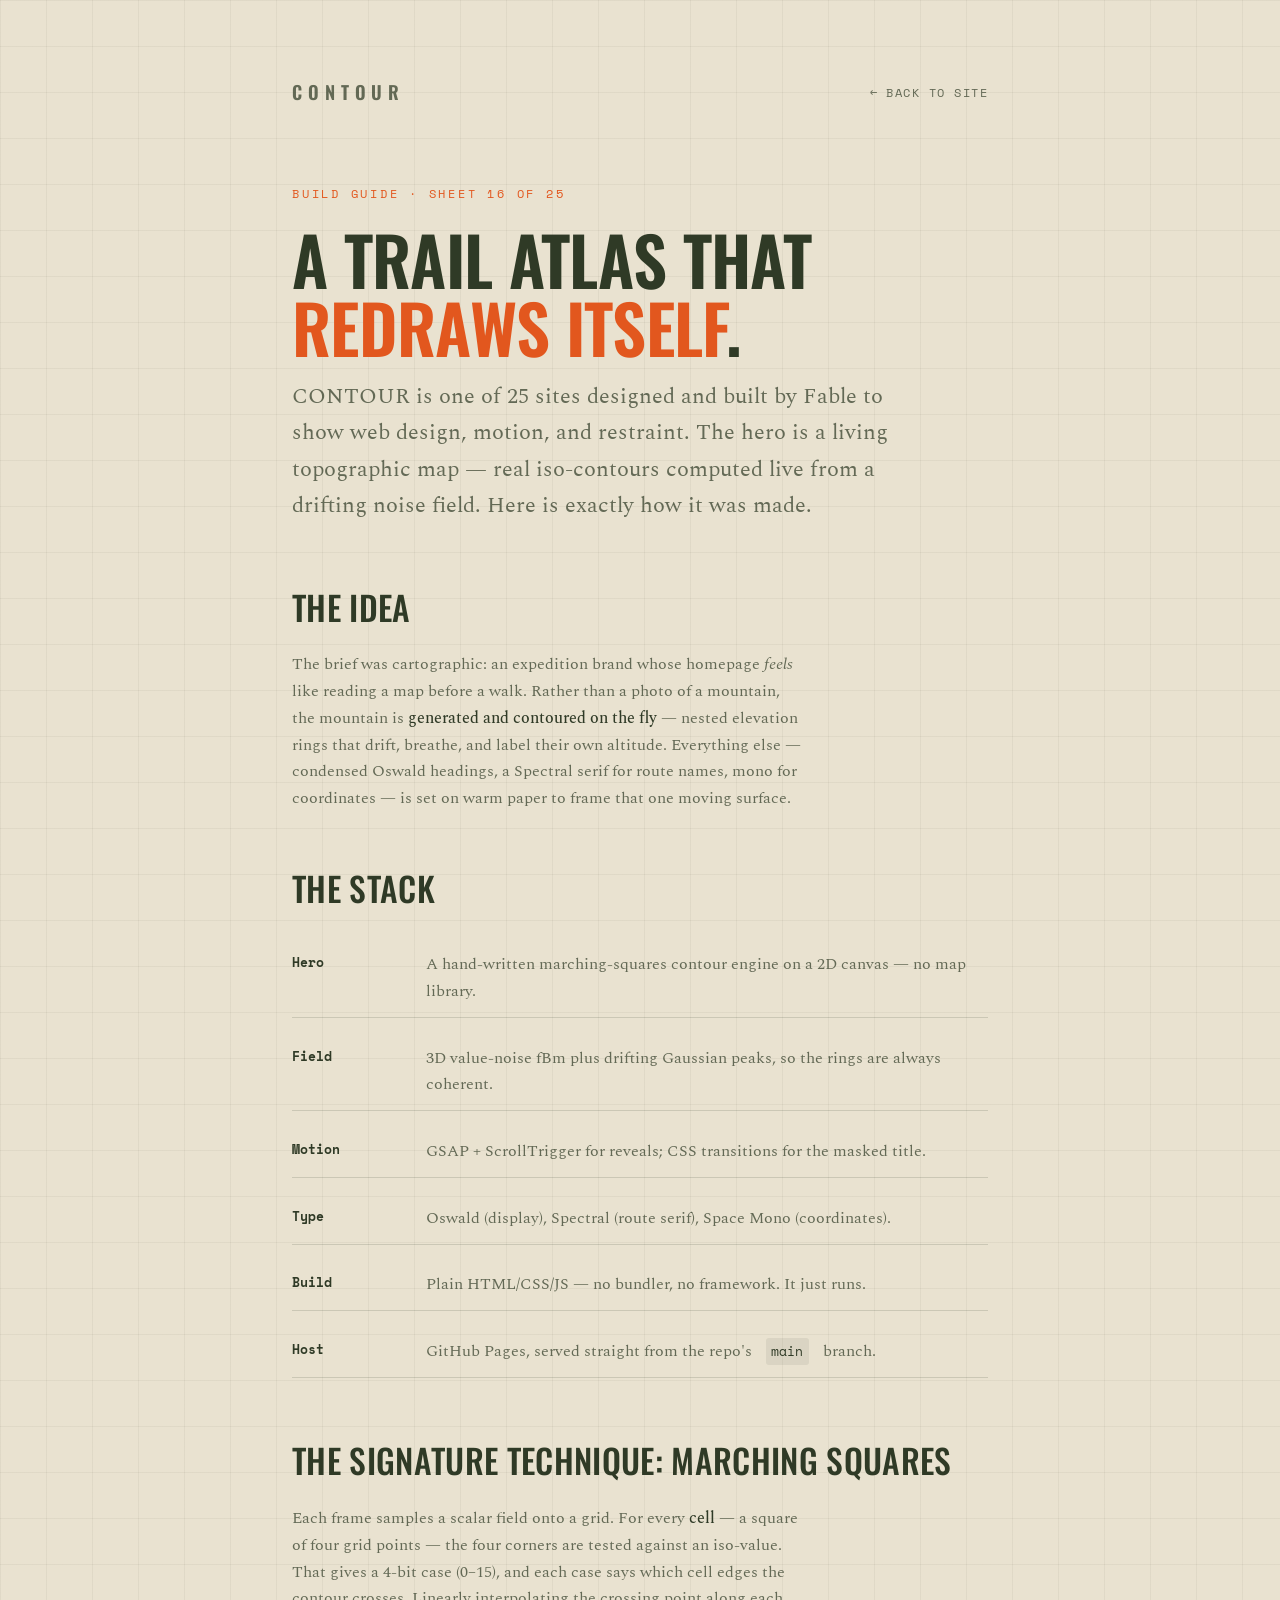
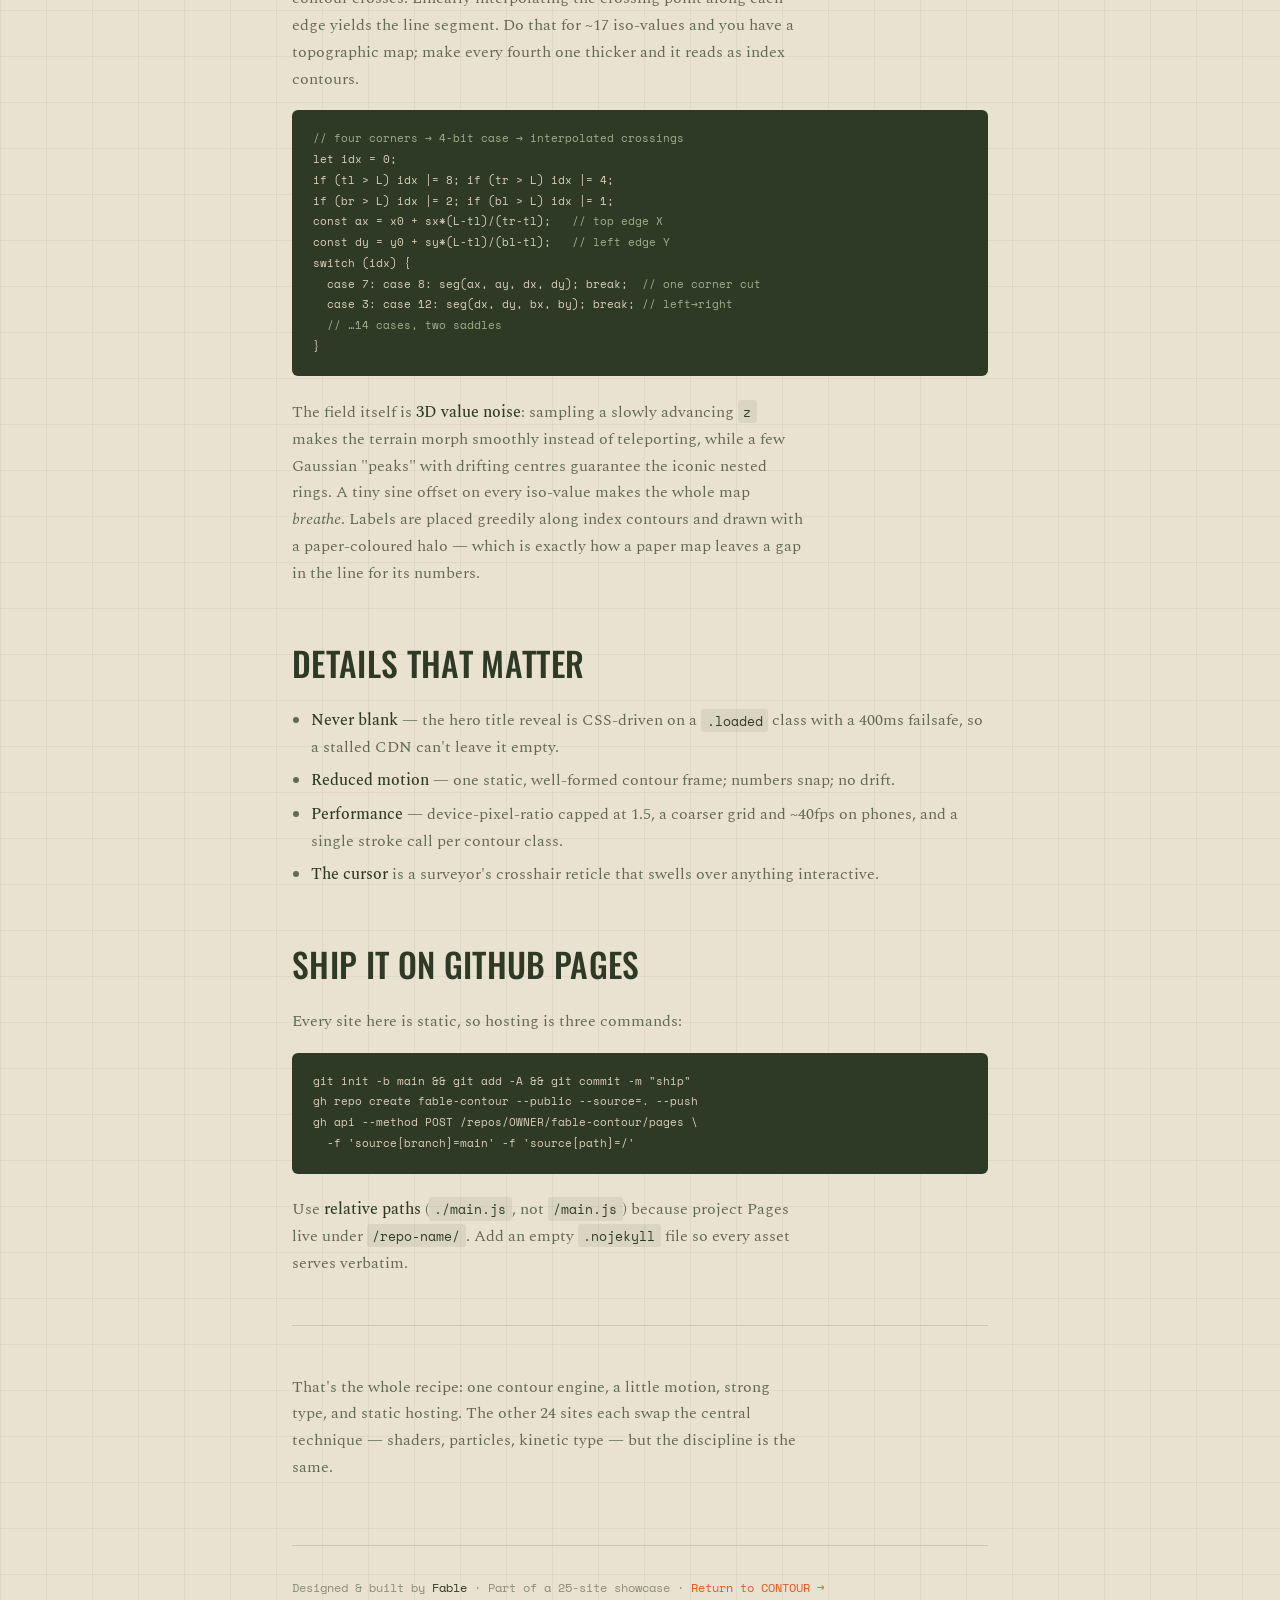
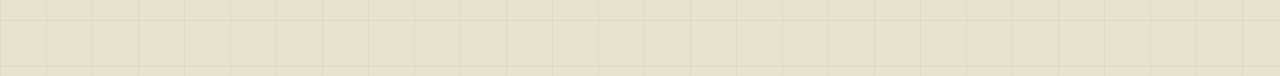
==== guide/index.html @ 6a445c8a "Ship fable-contour" ====
<!doctype html>
<html lang="en">
<head>
<meta charset="utf-8" />
<meta name="viewport" content="width=device-width, initial-scale=1" />
<title>CONTOUR — Guide · How this was built</title>
<meta name="description" content="How the CONTOUR site was built: a living topographic map drawn with a marching-squares contour engine over animated noise, GSAP motion, and GitHub Pages." />
<link rel="preconnect" href="https://fonts.googleapis.com" />
<link rel="preconnect" href="https://fonts.gstatic.com" crossorigin />
<link href="https://fonts.googleapis.com/css2?family=Oswald:wght@400;500;600&family=Spectral:ital,wght@0,400;0,500;1,400&family=Space+Mono:wght@400;700&display=swap" rel="stylesheet" />
<style>
  :root{
    --paper:#e9e2d0;--paper-2:#efe9db;--moss:#2f3a26;--bark:#5b4a33;
    --accent:#e2571e;--dim:rgba(47,58,38,.72);--faint:rgba(47,58,38,.5);
    --line:rgba(47,58,38,.16);
  }
  *{box-sizing:border-box;margin:0;padding:0}
  body{background:var(--paper);color:var(--moss);font-family:"Spectral",Georgia,serif;font-weight:400;line-height:1.68;-webkit-font-smoothing:antialiased;
    background-image:linear-gradient(rgba(47,58,38,.05) 1px,transparent 1px),linear-gradient(90deg,rgba(47,58,38,.05) 1px,transparent 1px);
    background-size:46px 46px}
  a{color:var(--accent);text-decoration:none}
  a:hover{text-decoration:underline}
  .wrap{max-width:760px;margin:0 auto;padding:clamp(28px,6vw,80px) clamp(20px,5vw,32px)}
  .top{display:flex;justify-content:space-between;align-items:center;font-family:"Space Mono",monospace;font-size:.76rem;letter-spacing:.12em;text-transform:uppercase;color:var(--faint);margin-bottom:clamp(40px,8vh,90px)}
  .top a{color:var(--dim)}
  .brand{font-family:"Oswald",sans-serif;font-size:1.15rem;font-weight:600;letter-spacing:.32em;color:var(--moss)}
  h1{font-family:"Oswald",sans-serif;font-weight:600;text-transform:uppercase;font-size:clamp(2.4rem,7vw,4.2rem);line-height:1;letter-spacing:-.01em;margin-bottom:1.2rem}
  h1 em{color:var(--accent);font-style:normal}
  .lede{font-size:clamp(1.1rem,2.2vw,1.35rem);color:var(--dim);max-width:56ch;margin-bottom:3.4rem}
  h2{font-family:"Oswald",sans-serif;font-weight:500;text-transform:uppercase;font-size:clamp(1.5rem,4vw,2.1rem);margin:3rem 0 1rem;letter-spacing:.01em}
  p{color:var(--dim);margin:0 0 1.1rem;max-width:64ch}
  .tag{display:inline-block;font-family:"Space Mono",monospace;font-size:.72rem;letter-spacing:.24em;text-transform:uppercase;color:var(--accent);margin-bottom:1.4rem}
  ul,ol{color:var(--dim);margin:0 0 1.2rem 1.2rem}
  li{margin:.4rem 0}
  strong{color:var(--moss);font-weight:500}
  code{font-family:"Space Mono",monospace;font-size:.84em;background:rgba(47,58,38,.08);padding:.12em .4em;border-radius:3px;color:var(--moss)}
  pre{background:var(--moss);border:1px solid var(--line);border-radius:6px;padding:18px 20px;overflow-x:auto;margin:0 0 1.4rem;font-size:.8rem;line-height:1.62}
  pre code{background:none;padding:0;color:#d9d0bb}
  pre code .c{color:#9db08c}
  .rule{height:1px;background:var(--line);margin:3rem 0}
  .stack{list-style:none;margin:0 0 1.2rem;padding:0;display:grid;gap:2px}
  .stack li{display:flex;gap:14px;padding:12px 0;border-bottom:1px solid var(--line)}
  .stack b{font-family:"Space Mono",monospace;color:var(--moss);font-weight:700;min-width:120px;display:inline-block;font-size:.82rem}
  footer{margin-top:4rem;padding-top:2rem;border-top:1px solid var(--line);font-family:"Space Mono",monospace;font-size:.78rem;color:var(--faint)}
</style>
</head>
<body>
<div class="wrap">
  <div class="top">
    <a class="brand" href="../">CONTOUR</a>
    <a href="../">← Back to site</a>
  </div>

  <span class="tag">Build guide · Sheet 16 of 25</span>
  <h1>A trail atlas that <em>redraws itself</em>.</h1>
  <p class="lede">CONTOUR is one of 25 sites designed and built by Fable to show web design,
    motion, and restraint. The hero is a living topographic map — real iso-contours computed
    live from a drifting noise field. Here is exactly how it was made.</p>

  <h2>The idea</h2>
  <p>The brief was cartographic: an expedition brand whose homepage <em>feels</em> like reading
    a map before a walk. Rather than a photo of a mountain, the mountain is <strong>generated and
    contoured on the fly</strong> — nested elevation rings that drift, breathe, and label their own
    altitude. Everything else — condensed Oswald headings, a Spectral serif for route names, mono
    for coordinates — is set on warm paper to frame that one moving surface.</p>

  <h2>The stack</h2>
  <ul class="stack">
    <li><b>Hero</b> A hand-written marching-squares contour engine on a 2D canvas — no map library.</li>
    <li><b>Field</b> 3D value-noise fBm plus drifting Gaussian peaks, so the rings are always coherent.</li>
    <li><b>Motion</b> GSAP + ScrollTrigger for reveals; CSS transitions for the masked title.</li>
    <li><b>Type</b> Oswald (display), Spectral (route serif), Space Mono (coordinates).</li>
    <li><b>Build</b> Plain HTML/CSS/JS — no bundler, no framework. It just runs.</li>
    <li><b>Host</b> GitHub Pages, served straight from the repo's <code>main</code> branch.</li>
  </ul>

  <h2>The signature technique: marching squares</h2>
  <p>Each frame samples a scalar field onto a grid. For every <strong>cell</strong> — a square of four
    grid points — the four corners are tested against an iso-value. That gives a 4-bit case (0–15),
    and each case says which cell edges the contour crosses. Linearly interpolating the crossing
    point along each edge yields the line segment. Do that for ~17 iso-values and you have a
    topographic map; make every fourth one thicker and it reads as index contours.</p>
  <pre><code><span class="c">// four corners → 4-bit case → interpolated crossings</span>
let idx = 0;
if (tl &gt; L) idx |= 8; if (tr &gt; L) idx |= 4;
if (br &gt; L) idx |= 2; if (bl &gt; L) idx |= 1;
const ax = x0 + sx*(L-tl)/(tr-tl);   <span class="c">// top edge X</span>
const dy = y0 + sy*(L-tl)/(bl-tl);   <span class="c">// left edge Y</span>
switch (idx) {
  case 7: case 8: seg(ax, ay, dx, dy); break;  <span class="c">// one corner cut</span>
  case 3: case 12: seg(dx, dy, bx, by); break; <span class="c">// left→right</span>
  <span class="c">// …14 cases, two saddles</span>
}</code></pre>
  <p>The field itself is <strong>3D value noise</strong>: sampling a slowly advancing <code>z</code> makes the
    terrain morph smoothly instead of teleporting, while a few Gaussian "peaks" with drifting centres
    guarantee the iconic nested rings. A tiny sine offset on every iso-value makes the whole map
    <em>breathe</em>. Labels are placed greedily along index contours and drawn with a paper-coloured
    halo — which is exactly how a paper map leaves a gap in the line for its numbers.</p>

  <h2>Details that matter</h2>
  <ul>
    <li><strong>Never blank</strong> — the hero title reveal is CSS-driven on a <code>.loaded</code> class with a 400ms failsafe, so a stalled CDN can't leave it empty.</li>
    <li><strong>Reduced motion</strong> — one static, well-formed contour frame; numbers snap; no drift.</li>
    <li><strong>Performance</strong> — device-pixel-ratio capped at 1.5, a coarser grid and ~40fps on phones, and a single stroke call per contour class.</li>
    <li><strong>The cursor</strong> is a surveyor's crosshair reticle that swells over anything interactive.</li>
  </ul>

  <h2>Ship it on GitHub Pages</h2>
  <p>Every site here is static, so hosting is three commands:</p>
  <pre><code>git init -b main &amp;&amp; git add -A &amp;&amp; git commit -m "ship"
gh repo create fable-contour --public --source=. --push
gh api --method POST /repos/OWNER/fable-contour/pages \
  -f 'source[branch]=main' -f 'source[path]=/'</code></pre>
  <p>Use <strong>relative paths</strong> (<code>./main.js</code>, not <code>/main.js</code>) because project Pages
    live under <code>/repo-name/</code>. Add an empty <code>.nojekyll</code> file so every asset serves verbatim.</p>

  <div class="rule"></div>
  <p>That's the whole recipe: one contour engine, a little motion, strong type, and static hosting.
    The other 24 sites each swap the central technique — shaders, particles, kinetic type — but the
    discipline is the same.</p>

  <footer>Designed &amp; built by <strong>Fable</strong> · Part of a 25-site showcase · <a href="../">Return to CONTOUR →</a></footer>
</div>
</body>
</html>
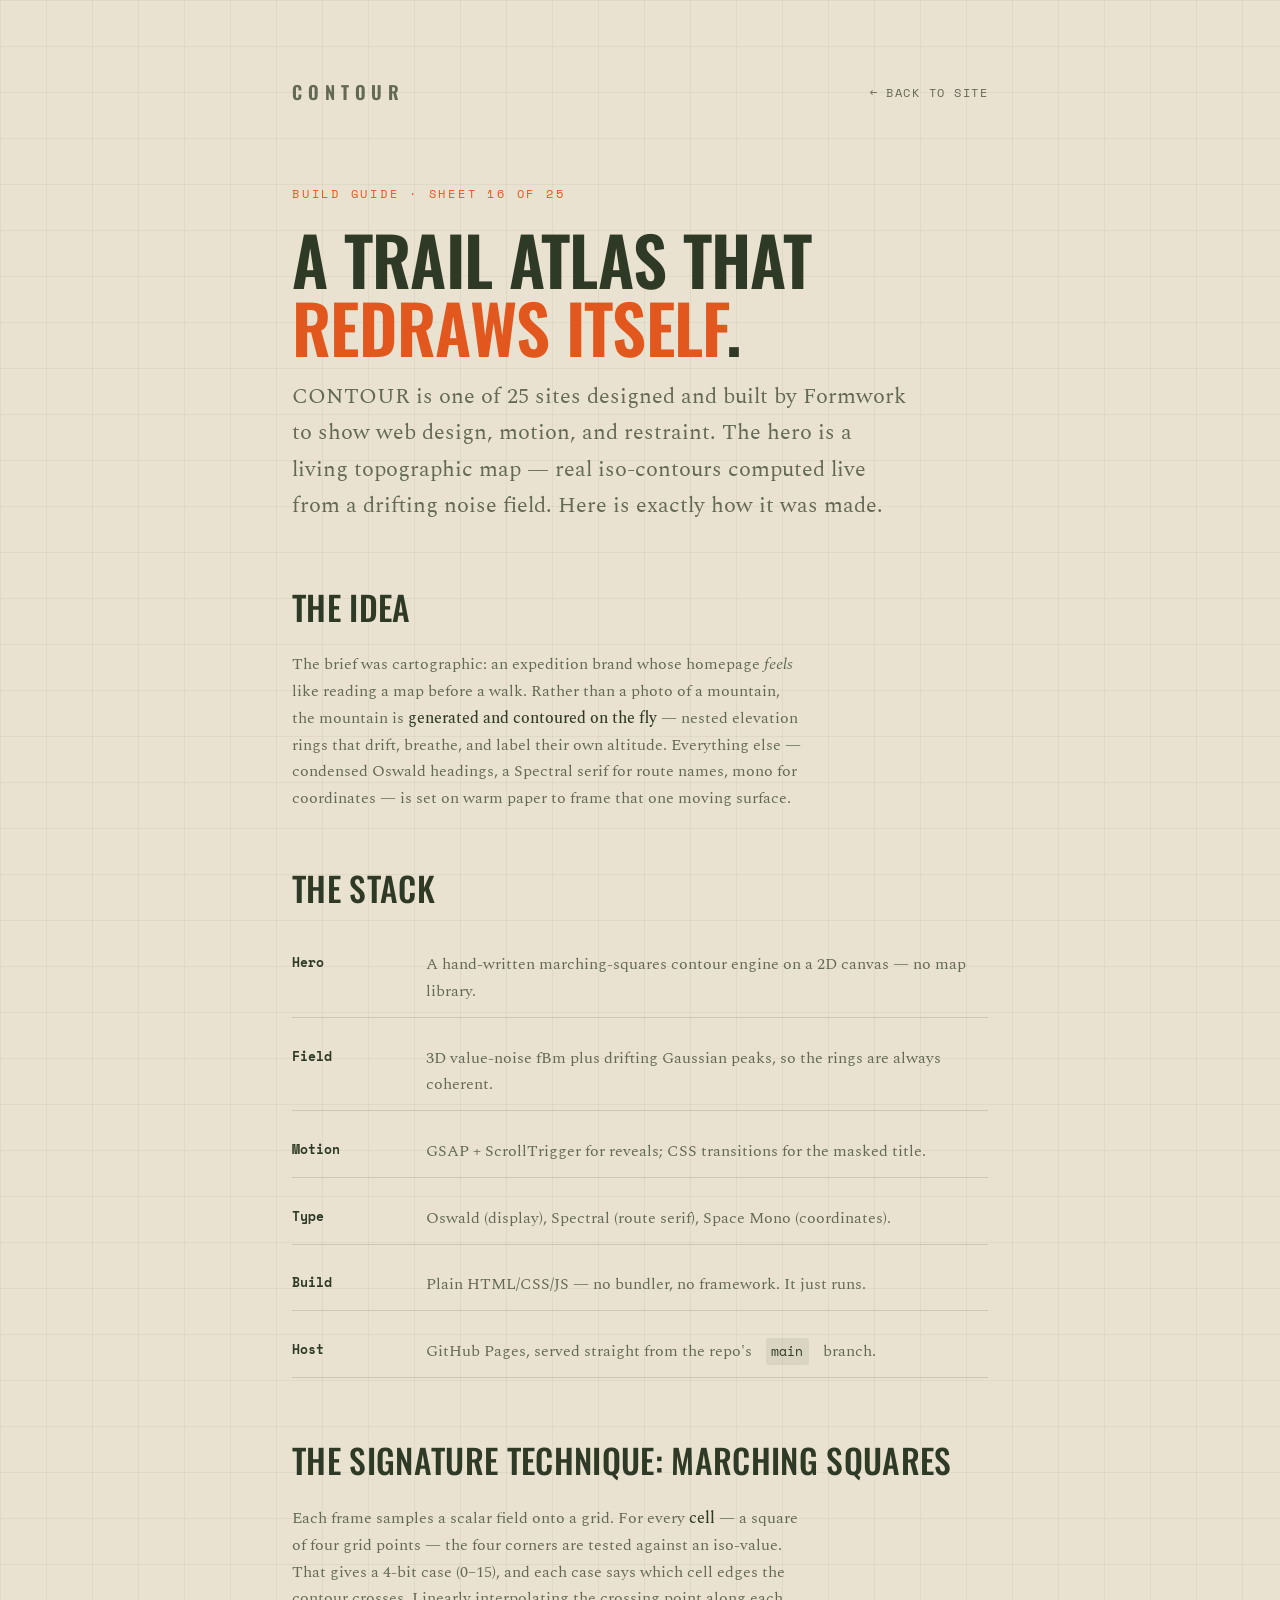
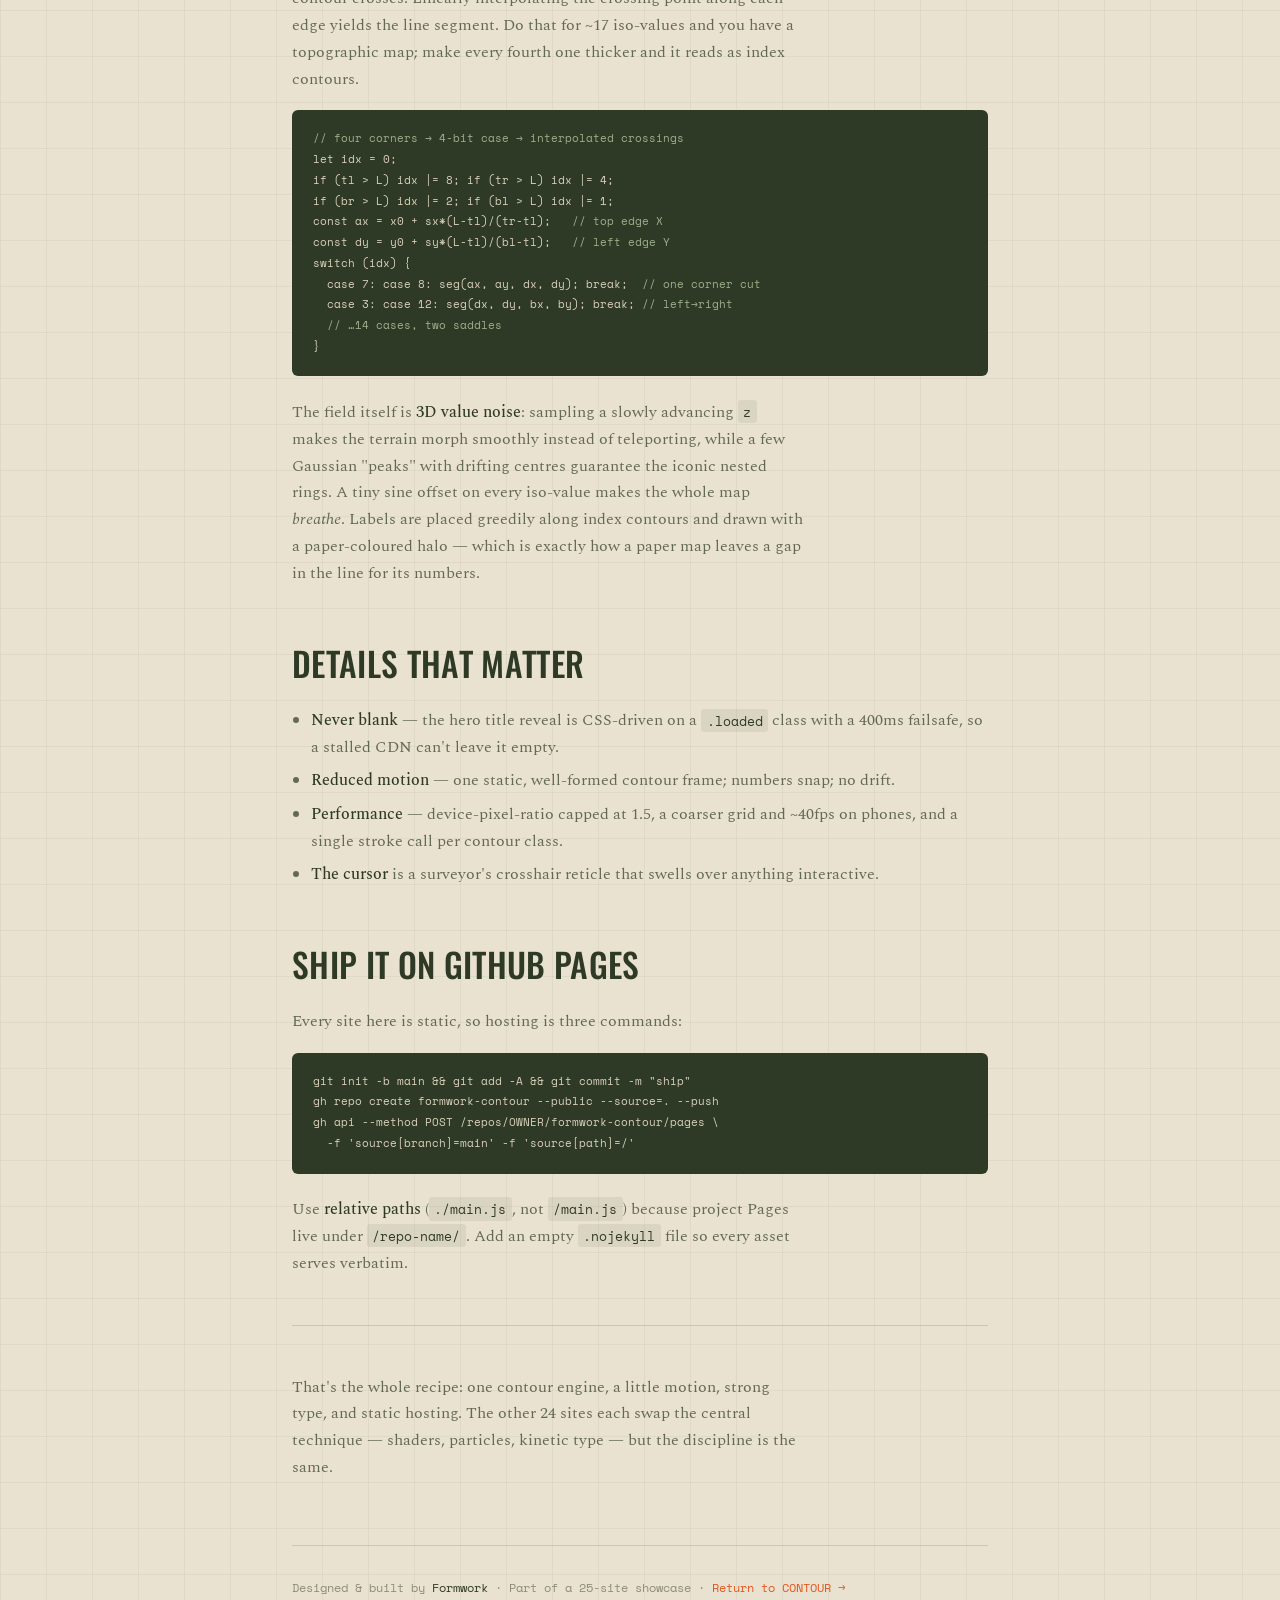
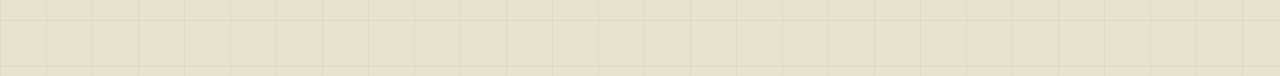
==== commit 89920bcc: "Rebrand collection to FORMWORK" ====
--- a/guide/index.html
+++ b/guide/index.html
@@ -53,7 +53,7 @@
 
   <span class="tag">Build guide · Sheet 16 of 25</span>
   <h1>A trail atlas that <em>redraws itself</em>.</h1>
-  <p class="lede">CONTOUR is one of 25 sites designed and built by Fable to show web design,
+  <p class="lede">CONTOUR is one of 25 sites designed and built by Formwork to show web design,
     motion, and restraint. The hero is a living topographic map — real iso-contours computed
     live from a drifting noise field. Here is exactly how it was made.</p>
 
@@ -108,8 +108,8 @@
   <h2>Ship it on GitHub Pages</h2>
   <p>Every site here is static, so hosting is three commands:</p>
   <pre><code>git init -b main &amp;&amp; git add -A &amp;&amp; git commit -m "ship"
-gh repo create fable-contour --public --source=. --push
-gh api --method POST /repos/OWNER/fable-contour/pages \
+gh repo create formwork-contour --public --source=. --push
+gh api --method POST /repos/OWNER/formwork-contour/pages \
   -f 'source[branch]=main' -f 'source[path]=/'</code></pre>
   <p>Use <strong>relative paths</strong> (<code>./main.js</code>, not <code>/main.js</code>) because project Pages
     live under <code>/repo-name/</code>. Add an empty <code>.nojekyll</code> file so every asset serves verbatim.</p>
@@ -119,7 +119,7 @@
     The other 24 sites each swap the central technique — shaders, particles, kinetic type — but the
     discipline is the same.</p>
 
-  <footer>Designed &amp; built by <strong>Fable</strong> · Part of a 25-site showcase · <a href="../">Return to CONTOUR →</a></footer>
+  <footer>Designed &amp; built by <strong>Formwork</strong> · Part of a 25-site showcase · <a href="../">Return to CONTOUR →</a></footer>
 </div>
 </body>
 </html>
